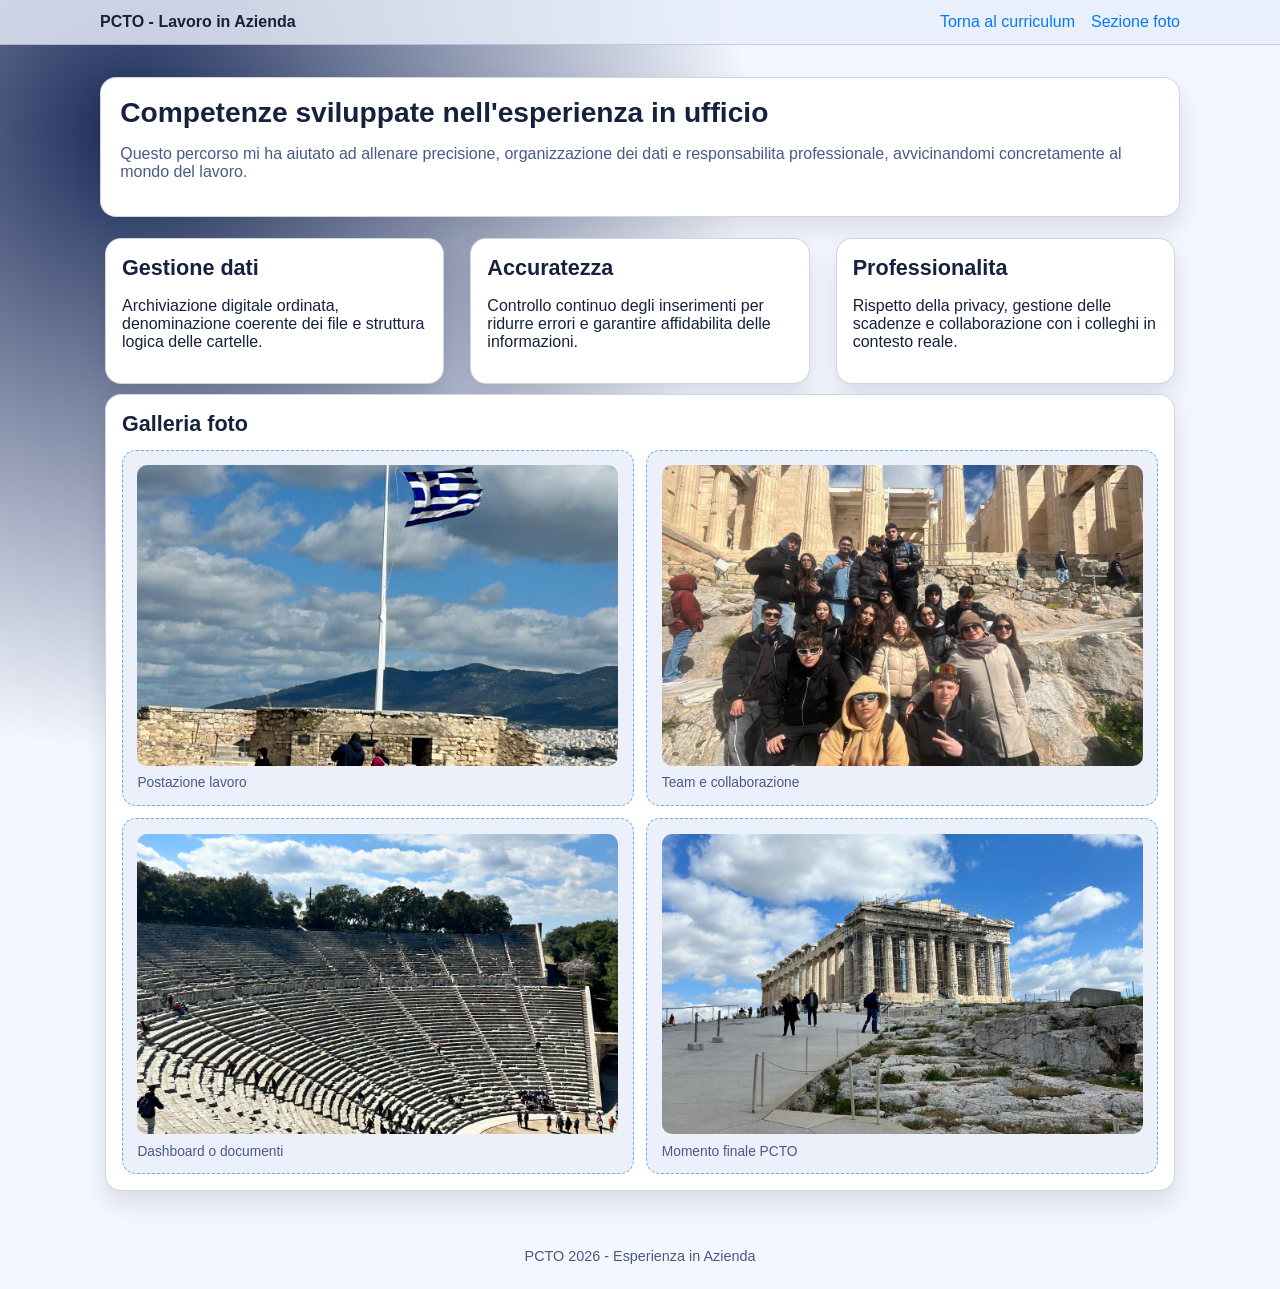
==== lavoroAzienda.html @ c69ea200 "first commit" ====
<!doctype html>
<html lang="it" data-theme="light">
<head>
  <meta charset="UTF-8" />
  <meta name="viewport" content="width=device-width, initial-scale=1.0" />
  <meta name="description" content="PCTO - Lavoro in azienda, competenze sviluppate e spazio foto." />
  <title>PCTO | Lavoro in Azienda</title>
  <link rel="stylesheet" href="styles/lavoroAzienda.css" />
</head>
<body>
  <header class="topbar" aria-label="Navigazione pagina PCTO azienda">
    <div class="container topbar-inner">
      <strong>PCTO - Lavoro in Azienda</strong>
      <nav class="nav" aria-label="Link utili">
        <a href="index.html#progetti">Torna al curriculum</a>
        <a href="#foto">Sezione foto</a>
      </nav>
    </div>
  </header>

  <main class="container">
    <section class="hero reveal">
      <h1>Competenze sviluppate nell'esperienza in ufficio</h1>
      <p class="muted">
        Questo percorso mi ha aiutato ad allenare precisione, organizzazione dei dati e responsabilita professionale,
        avvicinandomi concretamente al mondo del lavoro.
      </p>
    </section>

    <section class="grid-3 reveal" aria-label="Competenze principali">
      <article class="card">
        <h2>Gestione dati</h2>
        <p>Archiviazione digitale ordinata, denominazione coerente dei file e struttura logica delle cartelle.</p>
      </article>

      <article class="card">
        <h2>Accuratezza</h2>
        <p>Controllo continuo degli inserimenti per ridurre errori e garantire affidabilita delle informazioni.</p>
      </article>

      <article class="card">
        <h2>Professionalita</h2>
        <p>Rispetto della privacy, gestione delle scadenze e collaborazione con i colleghi in contesto reale.</p>
      </article>
    </section>

    <section id="foto" class="card reveal" aria-label="Galleria foto esperienza aziendale">
      <h2>Galleria foto</h2>

      <div class="photo-grid">
        <div class="photo-slot">
          <img class="photo-preview" src="immagini/grecia_1.jpeg" alt="Postazione lavoro" />
          <span class="photo-help">Postazione lavoro</span>
        </div>
        <div class="photo-slot">
          <img class="photo-preview" src="immagini/grecia_2.jpeg" alt="Team e collaborazione" />
          <span class="photo-help">Team e collaborazione</span>
        </div>
        <div class="photo-slot">
          <img class="photo-preview" src="immagini/grecia_3.jpeg" alt="Dashboard o documenti" />
          <span class="photo-help">Dashboard o documenti</span>
        </div>
        <div class="photo-slot">
          <img class="photo-preview" src="immagini/grecia_4.jpeg" alt="Momento finale PCTO" />
          <span class="photo-help">Momento finale PCTO</span>
        </div>
      </div>
    </section>
  </main>

  <footer>PCTO 2026 - Esperienza in Azienda</footer>

  <script src="scripts/pcto.js"></script>
</body>
</html>
---- styles/lavoroAzienda.css ----
:root {
  --bg: #0b1020;
  --bg-soft: #121a33;
  --card: #182447;
  --text: #e8ecf8;
  --muted: #a9b5d1;
  --accent: #65d6ff;
  --accent-2: #8a7dff;
  --shadow: 0 12px 30px rgba(0, 0, 0, 0.28);
  --radius: 16px;
}

[data-theme="light"] {
  --bg: #f4f7ff;
  --bg-soft: #e8eefb;
  --card: #ffffff;
  --text: #16213d;
  --muted: #495a85;
  --accent: #0079ff;
  --accent-2: #6858ff;
  --shadow: 0 12px 24px rgba(22, 33, 61, 0.12);
}

* { box-sizing: border-box; }

html, body {
  margin: 0;
  padding: 0;
  font-family: Inter, Segoe UI, Roboto, Arial, sans-serif;
  background: radial-gradient(circle at 10% 10%, #1b2c59 0%, var(--bg) 38%), var(--bg);
  color: var(--text);
  scroll-behavior: smooth;
}

a { color: var(--accent); text-decoration: none; }
a:hover { text-decoration: underline; }

.container { width: min(1080px, 92vw); margin: 0 auto; }

.topbar {
  position: sticky;
  top: 0;
  z-index: 20;
  backdrop-filter: blur(10px);
  background: color-mix(in srgb, var(--bg-soft) 82%, transparent);
  border-bottom: 1px solid color-mix(in srgb, var(--muted) 24%, transparent);
}

.topbar-inner {
  display: flex;
  justify-content: space-between;
  align-items: center;
  gap: 1rem;
  padding: 0.8rem 0;
  flex-wrap: wrap;
}

.nav { display: flex; gap: 1rem; flex-wrap: wrap; }

.theme-toggle {
  border: 1px solid color-mix(in srgb, var(--muted) 36%, transparent);
  background: var(--card);
  color: var(--text);
  border-radius: 999px;
  padding: 0.4rem 0.8rem;
  cursor: pointer;
  font-weight: 600;
}

main { padding: 2rem 0 2.6rem; }

.hero {
  background: linear-gradient(150deg, color-mix(in srgb, var(--card) 90%, #ffffff 10%), var(--card));
  border: 1px solid color-mix(in srgb, var(--muted) 25%, transparent);
  border-radius: var(--radius);
  padding: 1.2rem;
  box-shadow: var(--shadow);
}

h1 { margin-top: 0; margin-bottom: 0.5rem; font-size: clamp(1.5rem, 2.2vw, 2.3rem); }
h2 { margin: 0 0 0.8rem; font-size: 1.35rem; }
.muted { color: var(--muted); }

.grid-3 {
  display: grid;
  gap: 1rem;
  grid-template-columns: repeat(3, minmax(0, 1fr));
  margin-top: 1rem;
}

.card {
  margin: 5px;
  background: var(--card);
  border: 1px solid color-mix(in srgb, var(--muted) 25%, transparent);
  border-radius: var(--radius);
  padding: 1rem;
  box-shadow: var(--shadow);
}

.photo-grid {
  display: grid;
  gap: 0.8rem;
  grid-template-columns: repeat(2, minmax(0, 1fr));
  margin-top: 0.8rem;
}

.photo-slot {
  border: 1.5px dashed color-mix(in srgb, var(--accent) 58%, transparent);
  border-radius: 14px;
  padding: 0.9rem;
  background: color-mix(in srgb, var(--bg-soft) 88%, #ffffff 12%);
  min-height: 170px;
  display: grid;
  gap: 0.6rem;
  align-content: start;
  transition: transform 0.2s ease;
}

.photo-slot:hover { transform: translateY(-2px); }

.photo-preview {
  border-radius: 10px;
  width: 100%;
  aspect-ratio: 16/10;
  display: block;
  object-fit: cover;
  object-position: center;
  background: color-mix(in srgb, var(--bg-soft) 72%, #ffffff 28%);
}

.photo-help { font-size: 0.86rem; color: var(--muted); }

footer {
  color: var(--muted);
  text-align: center;
  padding: 0.6rem 0 1.6rem;
  font-size: 0.9rem;
}

.reveal { opacity: 0; transform: translateY(14px); transition: 0.5s ease; }
.reveal.show { opacity: 1; transform: translateY(0); }

@media (max-width: 900px) {
  .grid-3 { grid-template-columns: 1fr; }
  .photo-grid { grid-template-columns: 1fr; }
}
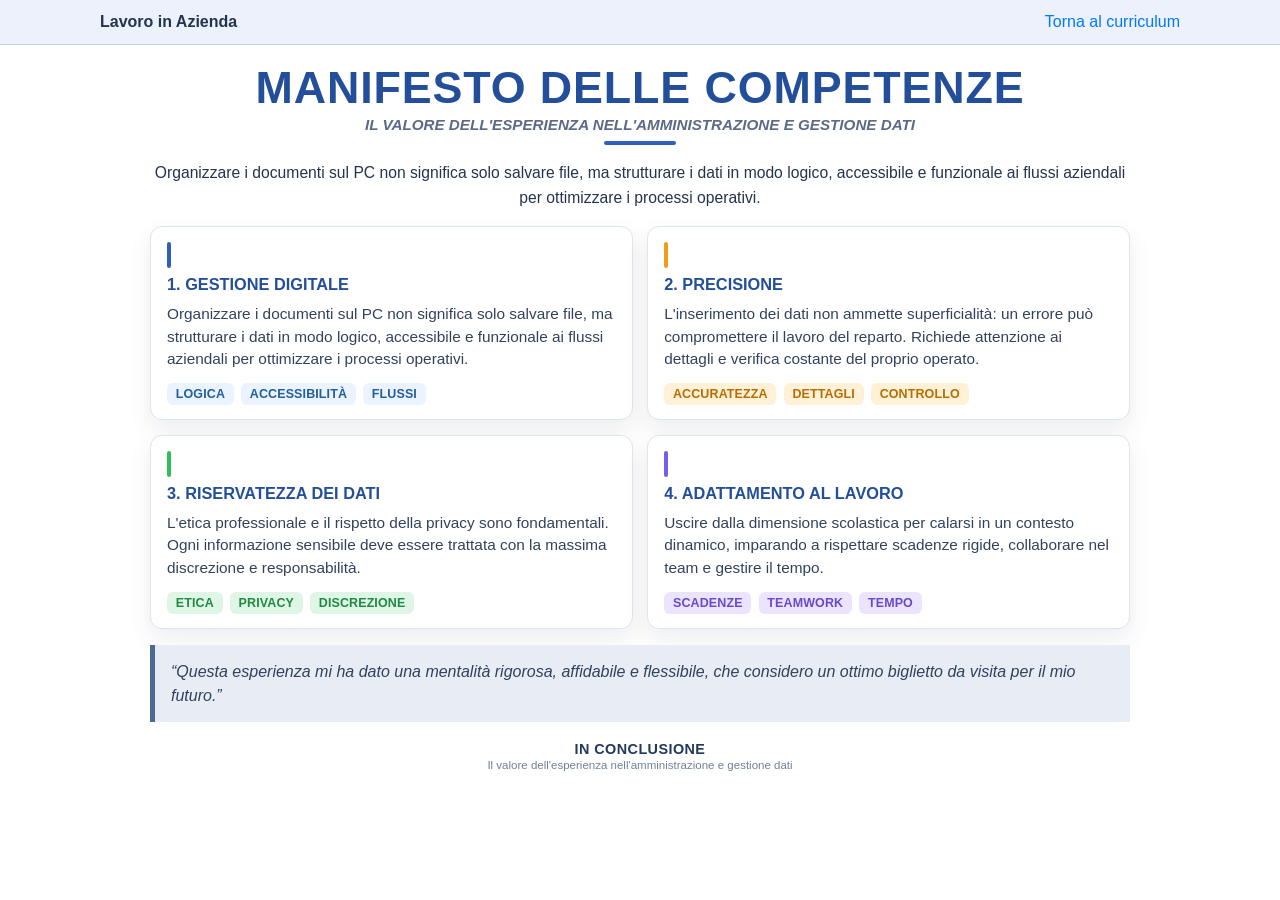
==== commit 68013f11: "def" ====
--- a/lavoroAzienda.html
+++ b/lavoroAzienda.html
@@ -3,72 +3,76 @@
 <head>
   <meta charset="UTF-8" />
   <meta name="viewport" content="width=device-width, initial-scale=1.0" />
-  <meta name="description" content="PCTO - Lavoro in azienda, competenze sviluppate e spazio foto." />
-  <title>PCTO | Lavoro in Azienda</title>
+  <meta name="description" content="Manifesto delle competenze per l'esperienza di lavoro in azienda: gestione digitale, precisione, riservatezza e adattamento." />
+  <title>Lavoro in Azienda | Manifesto</title>
   <link rel="stylesheet" href="styles/lavoroAzienda.css" />
 </head>
-<body>
+<body class="capolavoro-page">
   <header class="topbar" aria-label="Navigazione pagina PCTO azienda">
     <div class="container topbar-inner">
-      <strong>PCTO - Lavoro in Azienda</strong>
+      <strong>Lavoro in Azienda</strong>
       <nav class="nav" aria-label="Link utili">
         <a href="index.html#progetti">Torna al curriculum</a>
-        <a href="#foto">Sezione foto</a>
       </nav>
     </div>
   </header>
 
-  <main class="container">
-    <section class="hero reveal">
-      <h1>Competenze sviluppate nell'esperienza in ufficio</h1>
-      <p class="muted">
-        Questo percorso mi ha aiutato ad allenare precisione, organizzazione dei dati e responsabilita professionale,
-        avvicinandomi concretamente al mondo del lavoro.
+  <main class="container capolavoro-layout">
+    <section class="capolavoro-hero reveal" aria-label="Titolo e introduzione">
+      <h1>MANIFESTO DELLE COMPETENZE</h1>
+      <p class="capolavoro-subtitle">IL VALORE DELL'ESPERIENZA NELL'AMMINISTRAZIONE E GESTIONE DATI</p>
+      <div class="capolavoro-rule" aria-hidden="true"></div>
+
+      <p class="capolavoro-intro">
+        Organizzare i documenti sul PC non significa solo salvare file, ma strutturare i dati in modo logico, accessibile e
+        funzionale ai flussi aziendali per ottimizzare i processi operativi.
       </p>
     </section>
 
-    <section class="grid-3 reveal" aria-label="Competenze principali">
-      <article class="card">
-        <h2>Gestione dati</h2>
-        <p>Archiviazione digitale ordinata, denominazione coerente dei file e struttura logica delle cartelle.</p>
+    <section class="work-manifesto-grid reveal" aria-label="Competenze principali">
+      <article class="work-card work-card-blue">
+        <h2>1. GESTIONE DIGITALE</h2>
+        <p>Organizzare i documenti sul PC non significa solo salvare file, ma strutturare i dati in modo logico, accessibile e funzionale ai flussi aziendali per ottimizzare i processi operativi.</p>
+        <div class="work-tags" aria-label="Parole chiave gestione digitale">
+          <span>LOGICA</span><span>ACCESSIBILITÀ</span><span>FLUSSI</span>
+        </div>
       </article>
 
-      <article class="card">
-        <h2>Accuratezza</h2>
-        <p>Controllo continuo degli inserimenti per ridurre errori e garantire affidabilita delle informazioni.</p>
+      <article class="work-card work-card-orange">
+        <h2>2. PRECISIONE</h2>
+        <p>L'inserimento dei dati non ammette superficialità: un errore può compromettere il lavoro del reparto. Richiede attenzione ai dettagli e verifica costante del proprio operato.</p>
+        <div class="work-tags" aria-label="Parole chiave precisione">
+          <span>ACCURATEZZA</span><span>DETTAGLI</span><span>CONTROLLO</span>
+        </div>
       </article>
 
-      <article class="card">
-        <h2>Professionalita</h2>
-        <p>Rispetto della privacy, gestione delle scadenze e collaborazione con i colleghi in contesto reale.</p>
+      <article class="work-card work-card-green">
+        <h2>3. RISERVATEZZA DEI DATI</h2>
+        <p>L'etica professionale e il rispetto della privacy sono fondamentali. Ogni informazione sensibile deve essere trattata con la massima discrezione e responsabilità.</p>
+        <div class="work-tags" aria-label="Parole chiave riservatezza">
+          <span>ETICA</span><span>PRIVACY</span><span>DISCREZIONE</span>
+        </div>
+      </article>
+
+      <article class="work-card work-card-purple">
+        <h2>4. ADATTAMENTO AL LAVORO</h2>
+        <p>Uscire dalla dimensione scolastica per calarsi in un contesto dinamico, imparando a rispettare scadenze rigide, collaborare nel team e gestire il tempo.</p>
+        <div class="work-tags" aria-label="Parole chiave adattamento al lavoro">
+          <span>SCADENZE</span><span>TEAMWORK</span><span>TEMPO</span>
+        </div>
       </article>
     </section>
 
-    <section id="foto" class="card reveal" aria-label="Galleria foto esperienza aziendale">
-      <h2>Galleria foto</h2>
+    <blockquote class="capolavoro-quote reveal">
+      “Questa esperienza mi ha dato una mentalità rigorosa, affidabile e flessibile, che considero un ottimo biglietto da visita per il mio futuro.”
+    </blockquote>
 
-      <div class="photo-grid">
-        <div class="photo-slot">
-          <img class="photo-preview" src="immagini/grecia_1.jpeg" alt="Postazione lavoro" />
-          <span class="photo-help">Postazione lavoro</span>
-        </div>
-        <div class="photo-slot">
-          <img class="photo-preview" src="immagini/grecia_2.jpeg" alt="Team e collaborazione" />
-          <span class="photo-help">Team e collaborazione</span>
-        </div>
-        <div class="photo-slot">
-          <img class="photo-preview" src="immagini/grecia_3.jpeg" alt="Dashboard o documenti" />
-          <span class="photo-help">Dashboard o documenti</span>
-        </div>
-        <div class="photo-slot">
-          <img class="photo-preview" src="immagini/grecia_4.jpeg" alt="Momento finale PCTO" />
-          <span class="photo-help">Momento finale PCTO</span>
-        </div>
-      </div>
-    </section>
+    <footer class="capolavoro-footer">
+      <strong>IN CONCLUSIONE</strong>
+      <span>Il valore dell'esperienza nell'amministrazione e gestione dati</span>
+    </footer>
   </main>
 
-  <footer>PCTO 2026 - Esperienza in Azienda</footer>
 
   <script src="scripts/pcto.js"></script>
 </body>
--- a/styles/lavoroAzienda.css
+++ b/styles/lavoroAzienda.css
@@ -145,3 +145,157 @@
   .photo-grid { grid-template-columns: 1fr; }
 }
 
+body.capolavoro-page {
+  background: #ffffff;
+  color: #24344f;
+  min-height: 100vh;
+}
+
+body.capolavoro-page main { padding: 1.2rem 0 1.8rem; }
+
+.capolavoro-layout {
+  width: min(980px, 92vw);
+  margin: 0 auto;
+}
+
+.capolavoro-hero,
+.capolavoro-body,
+.capolavoro-quote,
+.capolavoro-footer {
+  width: 100%;
+}
+
+.capolavoro-hero { text-align: center; }
+
+.capolavoro-hero h1 {
+  margin: 0;
+  color: #234f9a;
+  font-size: clamp(2rem, 4vw, 2.8rem);
+  line-height: 1.05;
+  letter-spacing: 0.02em;
+  font-weight: 800;
+}
+
+.capolavoro-subtitle {
+  margin: 0.35rem 0 0;
+  color: #5b6a86;
+  font-size: 0.95rem;
+  font-weight: 700;
+  font-style: italic;
+}
+
+.capolavoro-rule {
+  width: 72px;
+  height: 4px;
+  margin: 0.5rem auto 1rem;
+  border-radius: 999px;
+  background: #2f5fb8;
+}
+
+.capolavoro-intro,
+.capolavoro-body {
+  margin: 0 0 1rem;
+  color: #24344f;
+  font-size: 0.98rem;
+  line-height: 1.55;
+}
+
+.work-manifesto-grid {
+  display: grid;
+  grid-template-columns: repeat(2, minmax(0, 1fr));
+  gap: 0.9rem;
+  margin: 0.8rem 0 1rem;
+}
+
+.work-card {
+  background: #ffffff;
+  border: 1px solid #dce5f2;
+  border-radius: 12px;
+  box-shadow: 0 10px 24px rgba(18, 30, 54, 0.08);
+  padding: 0.95rem 1rem 0.9rem;
+}
+
+.work-card h2 {
+  margin: 0 0 0.55rem;
+  font-size: 1.02rem;
+  line-height: 1.18;
+  font-weight: 800;
+  color: #234f9a;
+}
+
+.work-card p {
+  margin: 0;
+  font-size: 0.96rem;
+  line-height: 1.45;
+  color: #33425c;
+}
+
+.work-card::before {
+  content: "";
+  display: block;
+  width: 4px;
+  height: 26px;
+  border-radius: 999px;
+  margin-bottom: 0.45rem;
+  background: #2f5fb8;
+}
+
+.work-card-orange::before { background: #f39b17; }
+.work-card-green::before { background: #2fbe5c; }
+.work-card-purple::before { background: #7a5de8; }
+
+.work-tags {
+  display: flex;
+  flex-wrap: wrap;
+  gap: 0.45rem;
+  margin-top: 0.8rem;
+}
+
+.work-tags span {
+  display: inline-block;
+  padding: 0.25rem 0.55rem;
+  border-radius: 6px;
+  font-size: 0.78rem;
+  font-weight: 800;
+  letter-spacing: 0.01em;
+  background: #eaf3ff;
+  color: #225f9b;
+}
+
+.work-card-orange .work-tags span { background: #fff1d7; color: #b86d00; }
+.work-card-green .work-tags span { background: #dff6e6; color: #1f8a44; }
+.work-card-purple .work-tags span { background: #ece4ff; color: #684acb; }
+
+.capolavoro-quote {
+  margin: 0.1rem 0 1rem;
+  padding: 0.9rem 1rem;
+  border-left: 5px solid #4d6b8f;
+  background: #e8edf5;
+  color: #31425c;
+  font-style: italic;
+  line-height: 1.5;
+}
+
+.capolavoro-footer {
+  display: grid;
+  gap: 0.1rem;
+  text-align: center;
+  padding-top: 0.2rem;
+}
+
+.capolavoro-footer strong {
+  color: #233a5e;
+  font-size: 0.9rem;
+  letter-spacing: 0.03em;
+  text-transform: uppercase;
+}
+
+.capolavoro-footer span {
+  color: #70809b;
+  font-size: 0.72rem;
+}
+
+@media (max-width: 720px) {
+  .work-manifesto-grid { grid-template-columns: 1fr; }
+}
+
